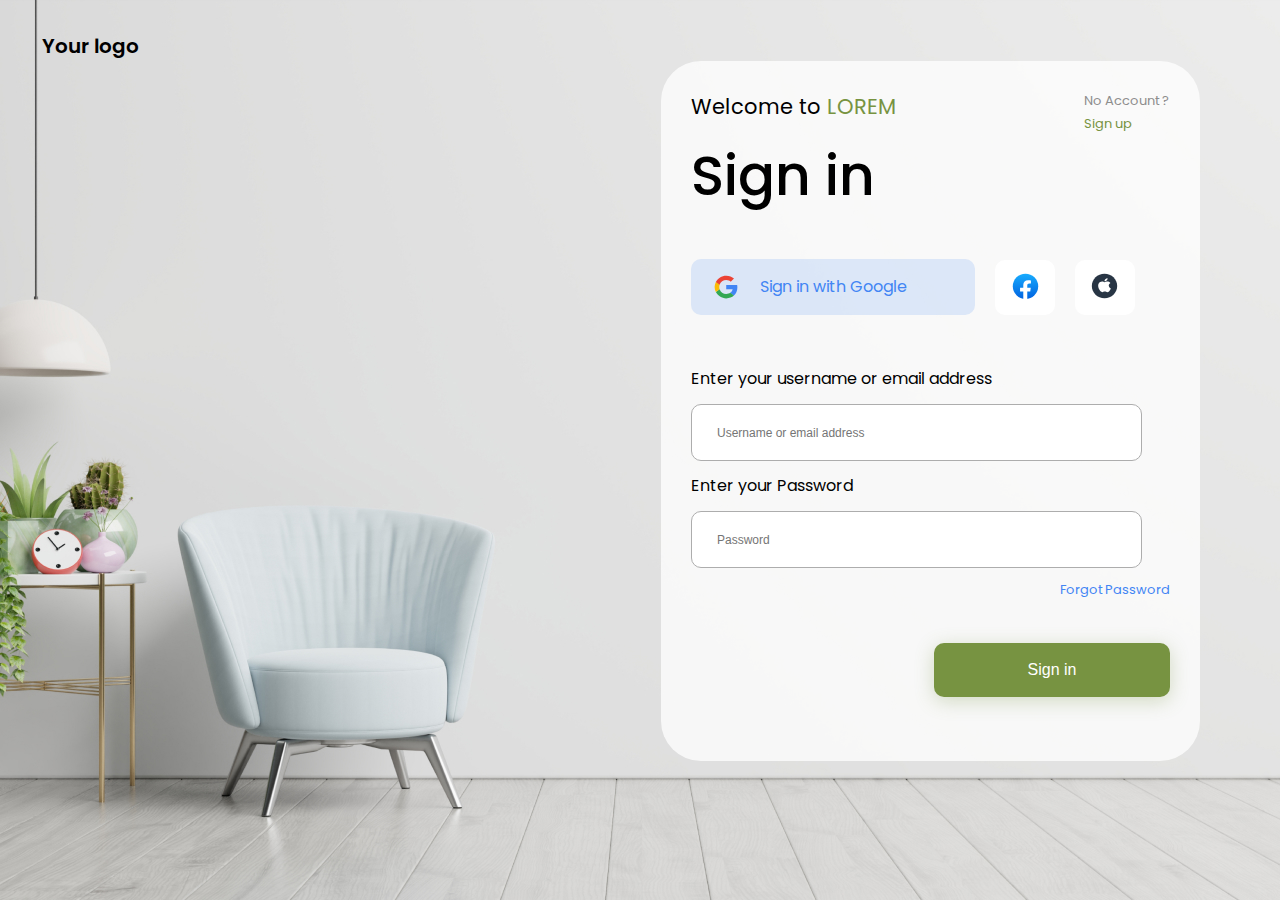
==== index.html @ 9435dd3f "first comment" ====
<!DOCTYPE html>
<html lang="en">

<head>
    <meta charset="UTF-8">
    <meta http-equiv="X-UA-Compatible" content="IE=edge">
    <meta name="viewport" content="width=device-width, initial-scale=1.0">
    <title>your-logo</title>
    <link rel="preconnect" href="https://fonts.googleapis.com">
    <link rel="preconnect" href="https://fonts.gstatic.com" crossorigin>
    <link href="https://fonts.googleapis.com/css2?family=Poppins:wght@300;400;500;600;700&display=swap"
        rel="stylesheet">
    <link rel="stylesheet" href="https://necolas.github.io/normalize.css/8.0.1/normalize.css">
    <link rel="stylesheet" href="./css/main.css">
</head>

<body>
    <section class="all-section">
        <div class="container">
            <div class="title-portion">
                <h1 class="logo-title">Your logo</h1>
            </div>
            <div class="big-portion">
                <div class="start-block row">
                    <p class="welcome-text">Welcome to <span class="lorem">LOREM</span></p>
                    <div>
                        <p class="account">No Account ?</p>
                        <a class="account-link" href="signup.html">Sign up </a>
                    </div>
                </div>
                <h2 class="sign">Sign in</h2>
                <div class="social-block row">
                    <a class="google" href="#"> <img class="google-img" src="./images/google.svg" alt="google">Sign in with Google</a>
                    <a class="faceapp" href="#"> <img src="./images/facebook.svg" alt="facebook"> </a>
                    <a class="faceapp" href="#"> <img src="./images/bg.svg" alt="apple"> </a>
                </div>
                <form class="sign-form">
                    <label for="username" class="label">
                        Enter your username or email address
                        <input class="input-user" type="text" id="username" name="username or email" placeholder="Username or email address" required>
                    </label>
                    <label for="password">
                        Enter your Password
                        <input class="input-user" type="text" name="password" id="password" placeholder="Password" required>
                    </label>
                    <a class="password" href="#">Forgot Password</a>
                    <button type="submit" class="sign-btn"> Sign in</button>
                </form>
            </div>
        </div>
    </section>
</body>

</html>
---- css/main.css ----
*{
    margin: 0;
    padding: 0;
    box-sizing: border-box;
}

body{
    background-color: #fff;
    font-family: 'Poppins', sans-serif;
    min-height: 100vh;
    display: flex;
    flex-direction: column;
    content: '';
    display: inline-block;
    background-image: url('../images/background.jpg');
    background-repeat: no-repeat;
    background-size: cover;
    background-position: center center;
}

.container{
    width: 1200px;
    margin: 0 auto;
    
}

.row{
    display: flex;
    flex-direction: row;
}

.title-portion{
    padding-top: 31px;
    padding-left: 42px;
}

.logo-title{
    width: 100px;
    height: 30px;
    font-weight: 600;
    font-size: 20px;
    line-height: 30px;
    color: #000000;
}

.big-portion{
    width: 539px;
    height: 700px;
    margin-left: auto;
    background-color: #ffffffbf;
    border-radius: 40px;
    padding: 30px 30px;
    margin-bottom: 40px;
}

.start-block{
    justify-content: space-between;
}

.welcome-text{
    font-size: 21px;
    line-height: 31px;
    color: #000;
}

.lorem{
    color: #779341;
    text-transform: uppercase;
}

.account{
    font-size: 13px;
    line-height: 19px;
    color: #8D8D8D;

}
.account-link{
    text-decoration: none;
    font-size: 13px;
    color: #779341;
}

.sign{
    font-weight: 500;
    font-size: 55px;
    line-height: 82px;
    color: #000000;
    margin-bottom: 42px;
}

.social-block{
    align-items: center;
    margin-bottom: 52px;
}

.google-img{
    margin-right: 21px;
}

.google{
    display: inline-block;
    text-decoration: none;
    padding: 15px 68px 15px 22px;
    border-radius: 3px;
    background-color: #4286f428;
    border-radius: 10px;
    font-size: 16px;
    line-height: 24px;
    color: #4285F4;
    display: flex;
    align-items: center;
    
}
.faceapp{
    display: inline-block;
    width: 60px;
    height: 55px;
    padding: 13px 16px;
    background-color: #fff;
    margin-left: 20px;
    border-radius: 10px;
}

.sign-form{
    display: flex;
    flex-direction: column;
}

.label{
    display: inline-block;
    font-size: 16px;
    line-height: 24px;
    color: #000;
}

.input-user{
    width: 451px;
    height: 57px;
    padding: 19px 124px 19px  25px;
    margin-bottom: 12px;
    margin-top: 13px;
    font-weight: 300px;
    font-size: 12px;
    line-height: 21px;
    background-color: #fff;
    box-sizing: border-box;
    color: #808080;
    border: 1px solid #adadad;
    border-radius: 10px;

}
.input-user:not(:last-child){
    margin-bottom: 24px;
}

.password{
    text-decoration: none;
    display: inline-block;
    text-align: end;
    font-size: 13px;
    line-height: 19px;
    color: #4285F4;
    margin-bottom: 44px;
}

.sign-btn{
    display: inline-block;
    padding: 15px 90px;
    font-weight: 500px;
    font-size: 16px;
    line-height: 24px;
    width: 236px;
    border: none;
    margin-left: auto;
    transition: 1s ease-in-out;
    color: #fff;
    background-color: #779341;
    box-shadow: 0px 4px 19px rgba(119, 147, 65, 0.3); 
    border-radius: 10px;
    transition: all 0.5s ease;
}

.sign-btn:hover{
    background-color: transparent;
    cursor: pointer; 
    color: #779341;
    outline: 2px solid #779341;
}

.input-contact{
    box-sizing: border-box;
    display: inline-block;
    font-size: 12px;
    font-weight: 300px;
    background-color: #fff;
    margin: 13px 19px 12px 0px;
    padding: 20px 13px;
    width: 216px;
    height: 57px;
    border: none;
    margin-left: auto;
    color: #808080;
    border: 1px solid #adadad;
    border-radius: 10px;
}
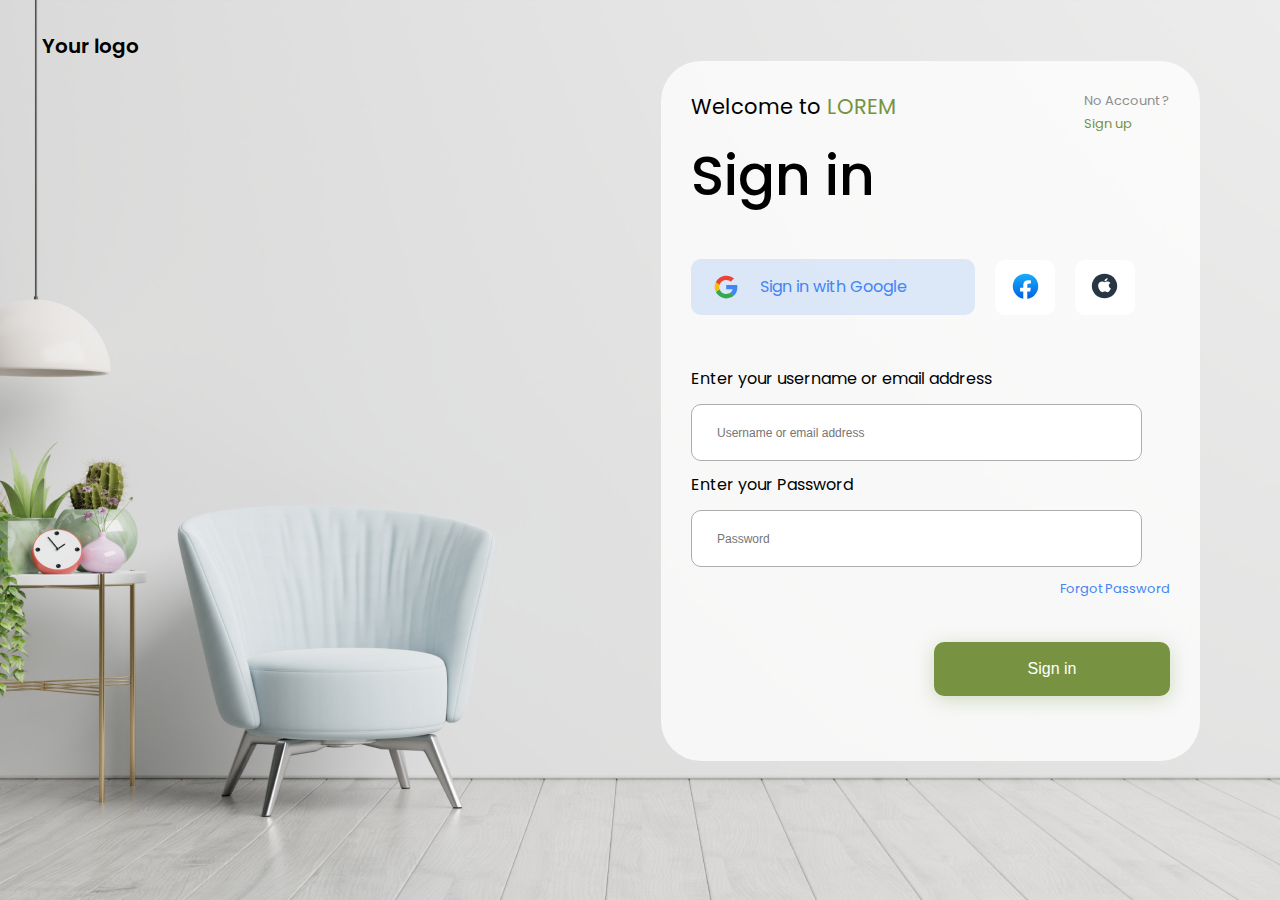
==== commit e68886d0: "change button" ====
--- a/index.html
+++ b/index.html
@@ -30,16 +30,16 @@
                 </div>
                 <h2 class="sign">Sign in</h2>
                 <div class="social-block row">
-                    <a class="google" href="#"> <img class="google-img" src="./images/google.svg" alt="google">Sign in with Google</a>
-                    <a class="faceapp" href="#"> <img src="./images/facebook.svg" alt="facebook"> </a>
-                    <a class="faceapp" href="#"> <img src="./images/bg.svg" alt="apple"> </a>
+                    <a class="google" href="https://google.com" target="_blank"> <img class="google-img" src="./images/google.svg" alt="google">Sign in with Google</a>
+                    <a class="faceapp" href="https://facebook.com" target="_blank"> <img src="./images/facebook.svg" alt="facebook"> </a>
+                    <a class="faceapp" href="https://apple.com" target="_blank"> <img src="./images/bg.svg" alt="apple"> </a>
                 </div>
                 <form class="sign-form">
                     <label for="username" class="label">
                         Enter your username or email address
                         <input class="input-user" type="text" id="username" name="username or email" placeholder="Username or email address" required>
                     </label>
-                    <label for="password">
+                    <label for="password" class="label">
                         Enter your Password
                         <input class="input-user" type="text" name="password" id="password" placeholder="Password" required>
                     </label>
--- a/css/main.css
+++ b/css/main.css
@@ -187,19 +187,3 @@
     outline: 2px solid #779341;
 }
 
-.input-contact{
-    box-sizing: border-box;
-    display: inline-block;
-    font-size: 12px;
-    font-weight: 300px;
-    background-color: #fff;
-    margin: 13px 19px 12px 0px;
-    padding: 20px 13px;
-    width: 216px;
-    height: 57px;
-    border: none;
-    margin-left: auto;
-    color: #808080;
-    border: 1px solid #adadad;
-    border-radius: 10px;
-}
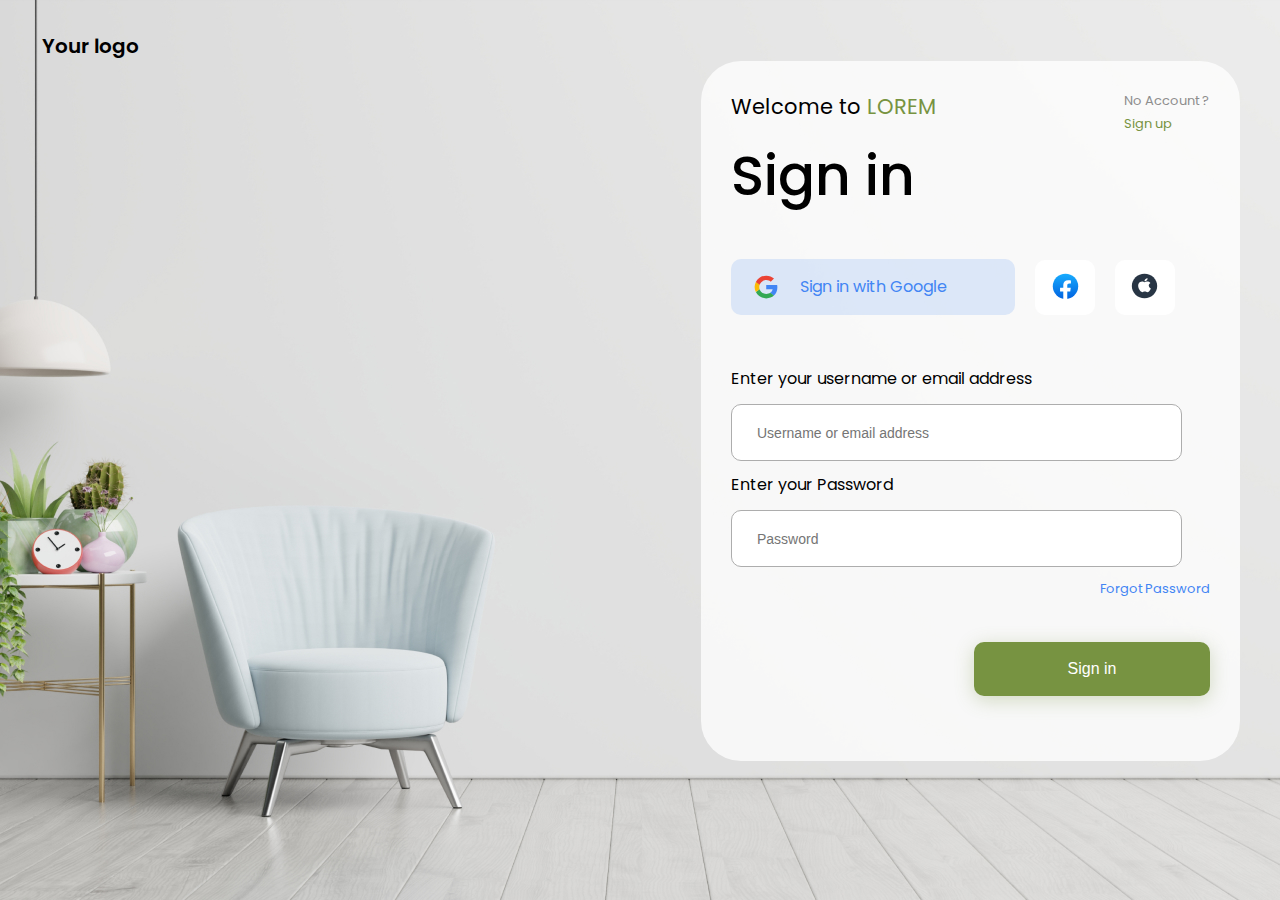
==== commit 817cb06f: "change container" ====
--- a/index.html
+++ b/index.html
@@ -16,10 +16,10 @@
 
 <body>
     <section class="all-section">
+        <div class="title-portion">
+            <h1 class="logo-title">Your logo</h1>
+        </div>
         <div class="container">
-            <div class="title-portion">
-                <h1 class="logo-title">Your logo</h1>
-            </div>
             <div class="big-portion">
                 <div class="start-block row">
                     <p class="welcome-text">Welcome to <span class="lorem">LOREM</span></p>
@@ -30,18 +30,23 @@
                 </div>
                 <h2 class="sign">Sign in</h2>
                 <div class="social-block row">
-                    <a class="google" href="https://google.com" target="_blank"> <img class="google-img" src="./images/google.svg" alt="google">Sign in with Google</a>
-                    <a class="faceapp" href="https://facebook.com" target="_blank"> <img src="./images/facebook.svg" alt="facebook"> </a>
-                    <a class="faceapp" href="https://apple.com" target="_blank"> <img src="./images/bg.svg" alt="apple"> </a>
+                    <a class="google" href="https://google.com" target="_blank"> <img class="google-img"
+                            src="./images/google.svg" alt="google">Sign in with Google</a>
+                    <a class="faceapp" href="https://facebook.com" target="_blank"> <img src="./images/facebook.svg"
+                            alt="facebook"> </a>
+                    <a class="faceapp" href="https://apple.com" target="_blank"> <img src="./images/bg.svg" alt="apple">
+                    </a>
                 </div>
                 <form class="sign-form">
                     <label for="username" class="label">
                         Enter your username or email address
-                        <input class="input-user" type="text" id="username" name="username or email" placeholder="Username or email address" required>
+                        <input class="input-user" type="text" id="username" name="username or email"
+                            placeholder="Username or email address" required>
                     </label>
                     <label for="password" class="label">
                         Enter your Password
-                        <input class="input-user" type="text" name="password" id="password" placeholder="Password" required>
+                        <input class="input-user" type="text" name="password" id="password" placeholder="Password"
+                            required>
                     </label>
                     <a class="password" href="#">Forgot Password</a>
                     <button type="submit" class="sign-btn"> Sign in</button>
@@ -51,4 +56,4 @@
     </section>
 </body>
 
-</html> +</html>--- a/css/main.css
+++ b/css/main.css
@@ -11,7 +11,6 @@
     display: flex;
     flex-direction: column;
     content: '';
-    display: inline-block;
     background-image: url('../images/background.jpg');
     background-repeat: no-repeat;
     background-size: cover;
@@ -66,6 +65,7 @@
 .lorem{
     color: #779341;
     text-transform: uppercase;
+
 }
 
 .account{
@@ -140,7 +140,7 @@
     margin-bottom: 12px;
     margin-top: 13px;
     font-weight: 300px;
-    font-size: 12px;
+    font-size: 14px;
     line-height: 21px;
     background-color: #fff;
     box-sizing: border-box;
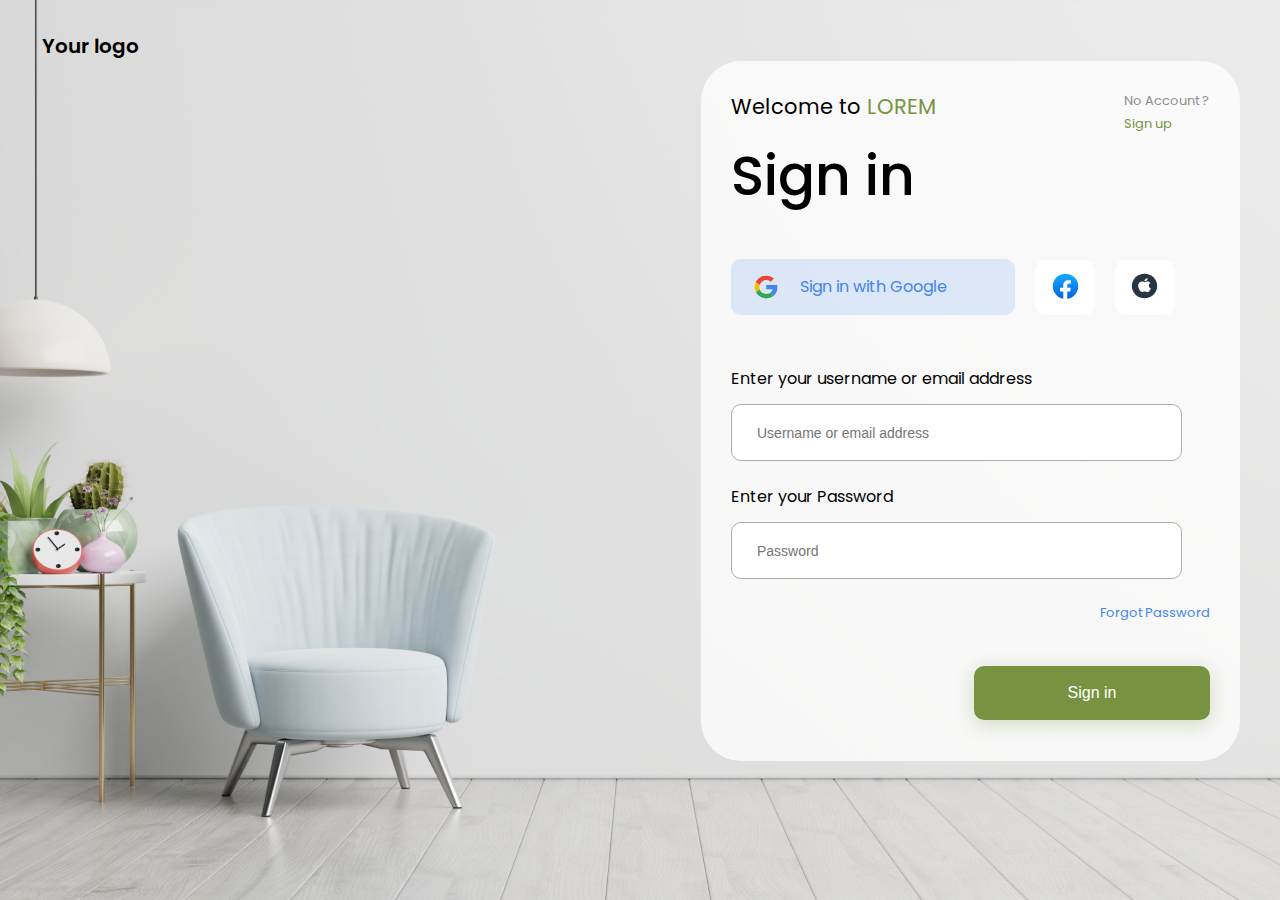
==== commit 4173a387: "change lorem" ====
--- a/index.html
+++ b/index.html
@@ -37,17 +37,15 @@
                     <a class="faceapp" href="https://apple.com" target="_blank"> <img src="./images/bg.svg" alt="apple">
                     </a>
                 </div>
-                <form class="sign-form">
+                <form class="sign-form" action="https://echo.htmlacademy.ru">
                     <label for="username" class="label">
-                        Enter your username or email address
+                        Enter your username or email address</label>
                         <input class="input-user" type="text" id="username" name="username or email"
                             placeholder="Username or email address" required>
-                    </label>
                     <label for="password" class="label">
-                        Enter your Password
-                        <input class="input-user" type="text" name="password" id="password" placeholder="Password"
+                        Enter your Password</label>
+                        <input class="input-user" type="password" name="password" id="password" placeholder="Password"
                             required>
-                    </label>
                     <a class="password" href="#">Forgot Password</a>
                     <button type="submit" class="sign-btn"> Sign in</button>
                 </form>
--- a/css/main.css
+++ b/css/main.css
@@ -10,7 +10,6 @@
     min-height: 100vh;
     display: flex;
     flex-direction: column;
-    content: '';
     background-image: url('../images/background.jpg');
     background-repeat: no-repeat;
     background-size: cover;
@@ -149,6 +148,11 @@
     border-radius: 10px;
 
 }
+
+input:focus{
+    outline: 1px solid #3737ec96;
+}
+
 .input-user:not(:last-child){
     margin-bottom: 24px;
 }
